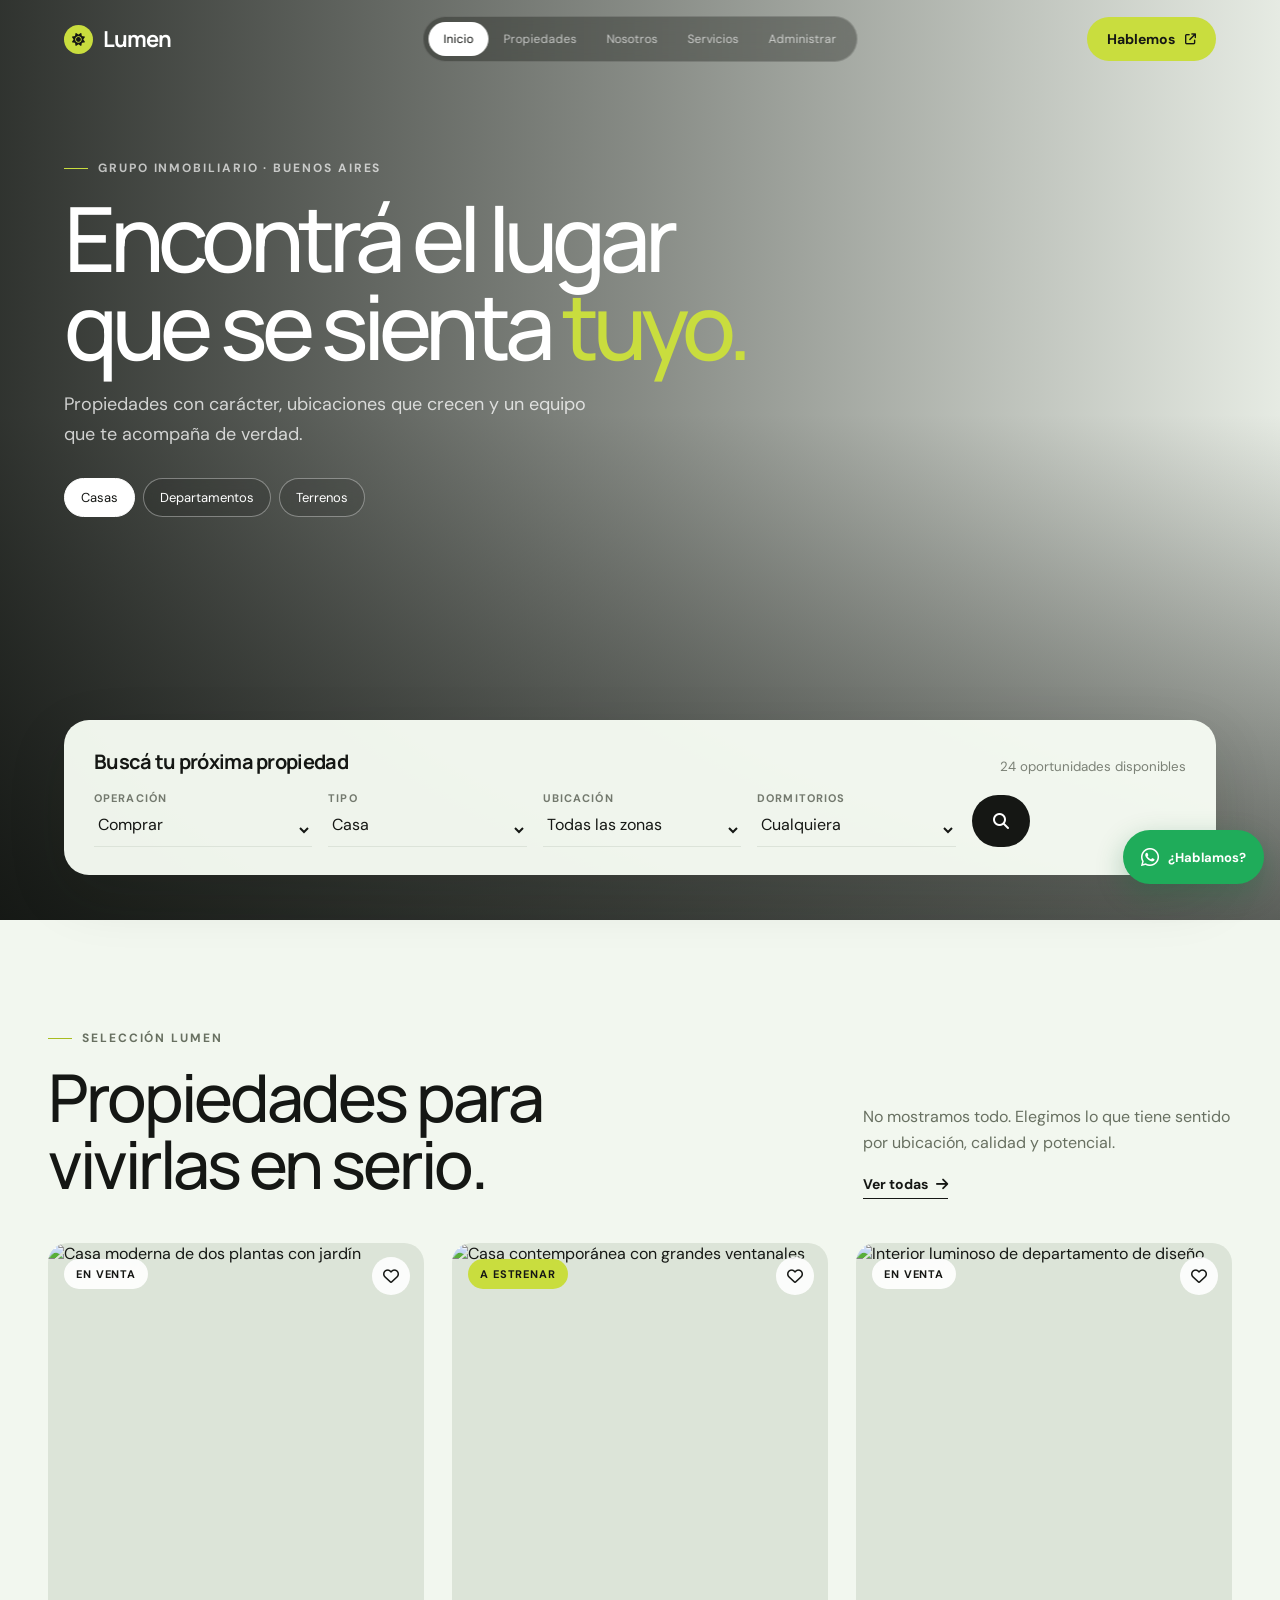
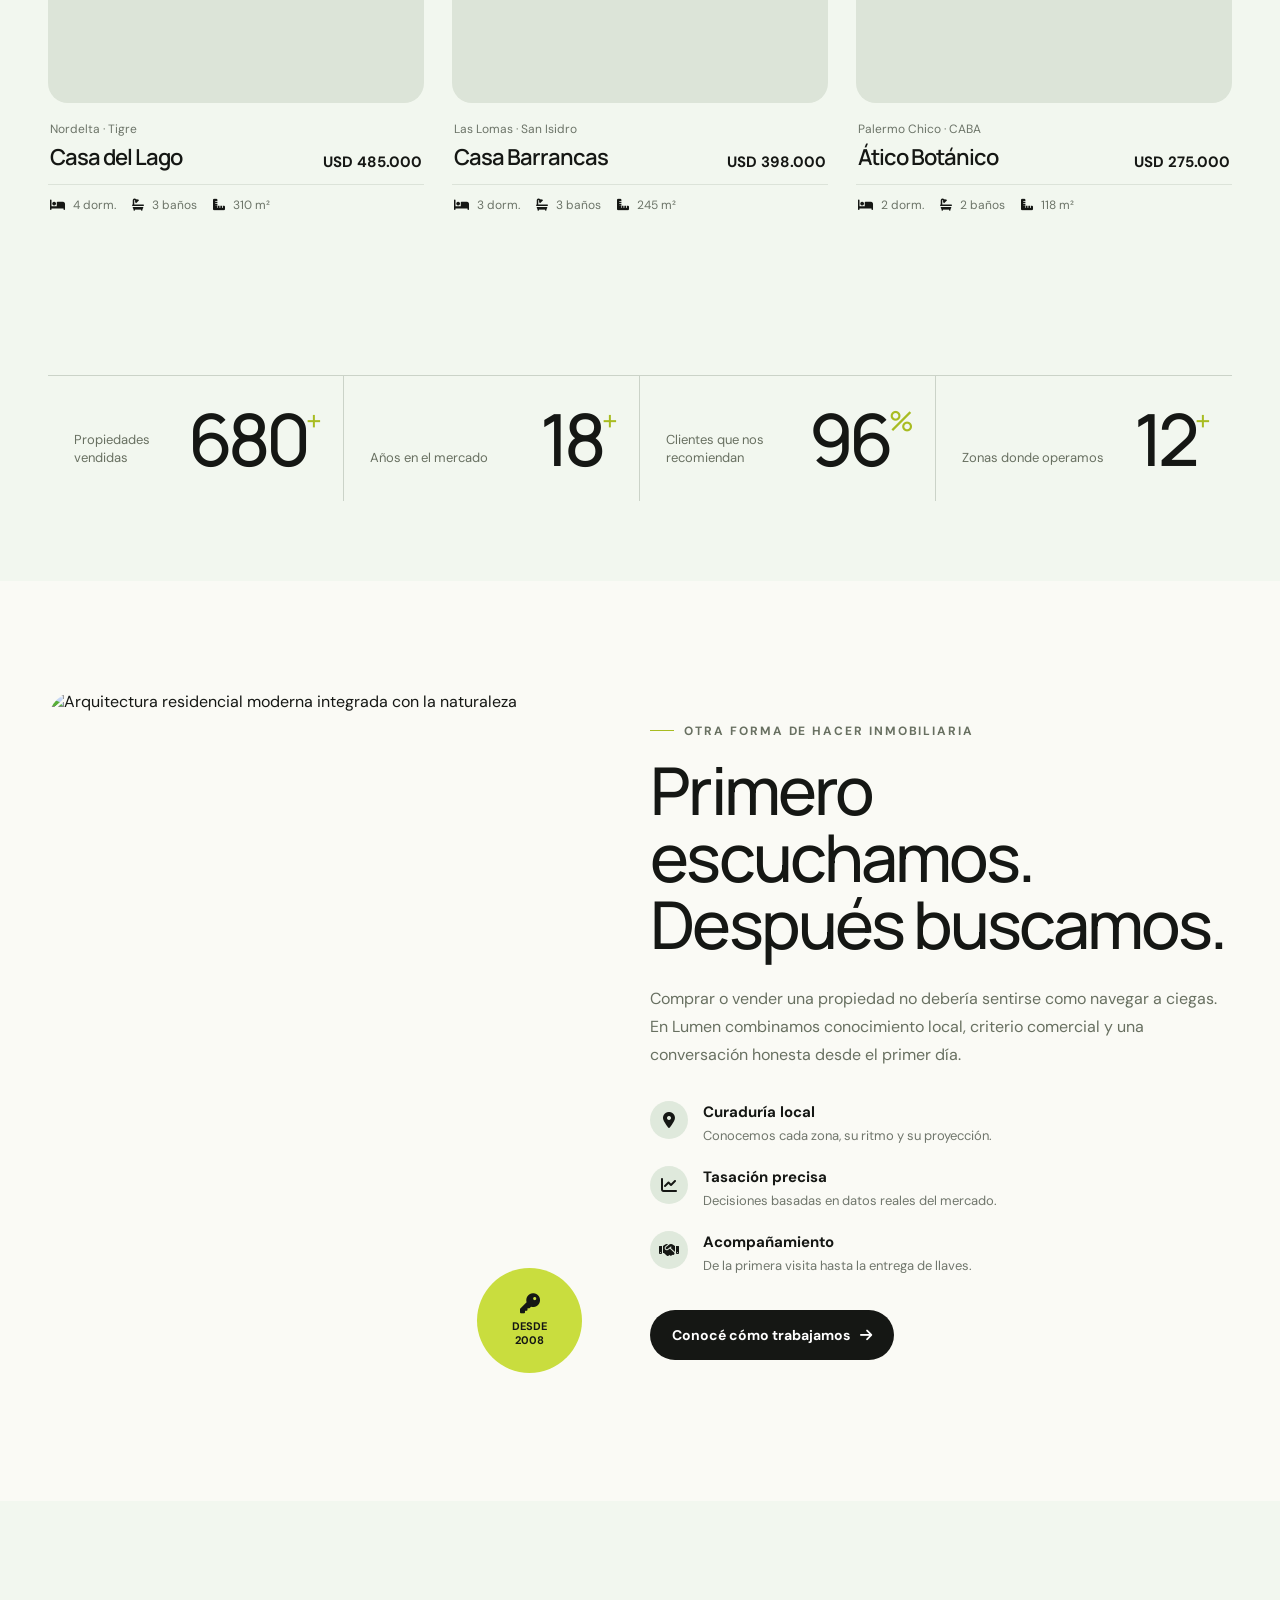
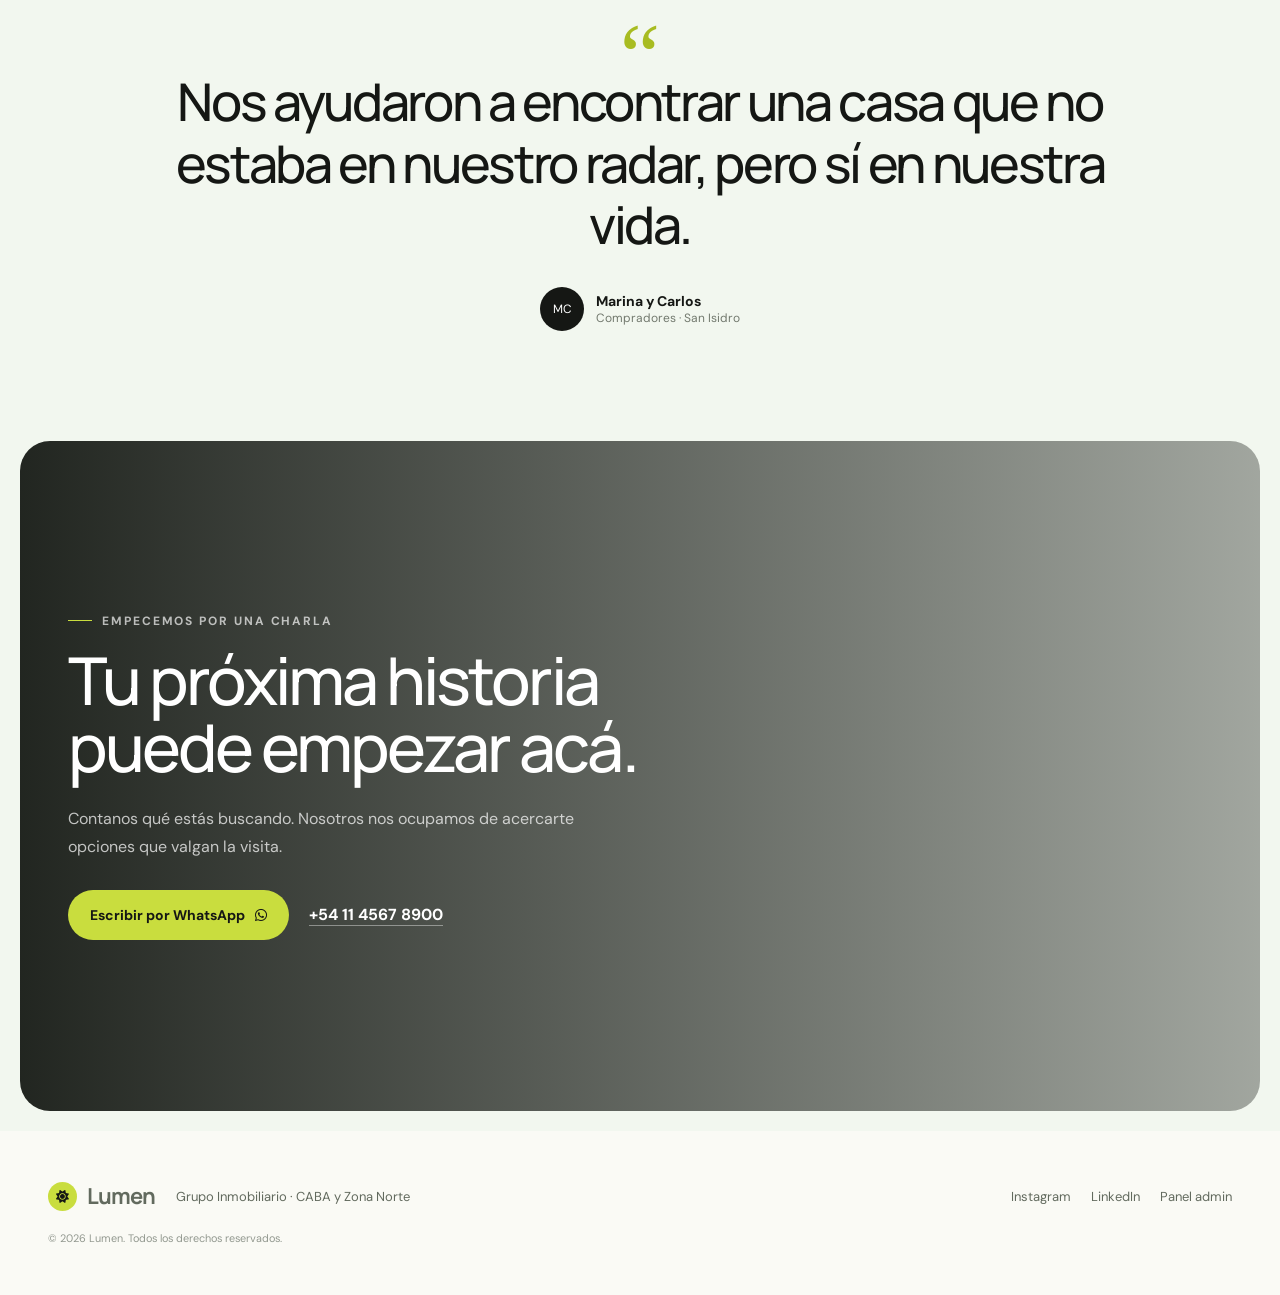
==== index.html @ 333b18c4 "Build Lumen real estate prototype" ====
<!DOCTYPE html>
<html lang="es">
<head>
  <meta charset="UTF-8">
  <meta name="viewport" content="width=device-width, initial-scale=1.0">
  <meta name="description" content="Lumen Grupo Inmobiliario: propiedades seleccionadas en Buenos Aires, Zona Norte y la Costa Atlántica.">
  <meta property="og:title" content="Lumen Grupo Inmobiliario — Encontrá tu próximo lugar">
  <meta property="og:description" content="Casas, departamentos e inversiones elegidas con criterio.">
  <title>Lumen Grupo Inmobiliario</title>
  <link rel="preconnect" href="https://fonts.googleapis.com">
  <link rel="preconnect" href="https://fonts.gstatic.com" crossorigin>
  <link href="https://fonts.googleapis.com/css2?family=DM+Sans:wght@400;500;600;700&family=Manrope:wght@400;500;600;700&display=swap" rel="stylesheet">
  <link rel="stylesheet" href="https://cdnjs.cloudflare.com/ajax/libs/font-awesome/6.5.2/css/all.min.css">
  <link rel="stylesheet" href="styles.css">
</head>
<body>
  <header class="site-header" id="inicio">
    <a class="brand brand--light" href="index.html" aria-label="Lumen, inicio">
      <span class="brand-mark" aria-hidden="true"><i class="fa-solid fa-sun"></i></span>
      <span>Lumen</span>
    </a>

    <button class="menu-toggle" type="button" aria-expanded="false" aria-controls="main-nav" aria-label="Abrir menú">
      <i class="fa-solid fa-bars"></i>
    </button>

    <nav class="main-nav" id="main-nav" aria-label="Navegación principal">
      <a class="active" href="#inicio">Inicio</a>
      <a href="#propiedades">Propiedades</a>
      <a href="#nosotros">Nosotros</a>
      <a href="#servicios">Servicios</a>
      <a href="admin.html">Administrar</a>
    </nav>

    <a class="header-cta" href="#contacto">Hablemos <i class="fa-solid fa-arrow-up-right-from-square"></i></a>
  </header>

  <main>
    <section class="hero" aria-labelledby="hero-title">
      <div class="hero-shade"></div>
      <div class="hero-content fade-in">
        <p class="eyebrow eyebrow--light"><span></span> Grupo inmobiliario · Buenos Aires</p>
        <h1 id="hero-title">Encontrá el lugar<br>que se sienta <em>tuyo.</em></h1>
        <p class="hero-copy">Propiedades con carácter, ubicaciones que crecen y un equipo que te acompaña de verdad.</p>
        <div class="property-chips" role="group" aria-label="Tipo de propiedad">
          <button class="chip active" type="button" data-type="Casa">Casas</button>
          <button class="chip" type="button" data-type="Departamento">Departamentos</button>
          <button class="chip" type="button" data-type="Terreno">Terrenos</button>
        </div>
      </div>

      <form class="search-panel fade-in" id="property-search">
        <div class="search-heading">
          <span>Buscá tu próxima propiedad</span>
          <small>24 oportunidades disponibles</small>
        </div>
        <label class="search-field">
          <span>Operación</span>
          <select id="operation" name="operation">
            <option>Comprar</option>
            <option>Alquilar</option>
            <option>Invertir</option>
          </select>
        </label>
        <label class="search-field">
          <span>Tipo</span>
          <select id="type" name="type">
            <option>Casa</option>
            <option>Departamento</option>
            <option>Terreno</option>
          </select>
        </label>
        <label class="search-field">
          <span>Ubicación</span>
          <select id="location" name="location">
            <option>Todas las zonas</option>
            <option>Nordelta</option>
            <option>Palermo</option>
            <option>San Isidro</option>
            <option>Pinamar</option>
          </select>
        </label>
        <label class="search-field">
          <span>Dormitorios</span>
          <select id="rooms" name="rooms">
            <option>Cualquiera</option>
            <option>1 o más</option>
            <option>2 o más</option>
            <option>3 o más</option>
          </select>
        </label>
        <button class="search-button" type="submit"><i class="fa-solid fa-magnifying-glass"></i><span>Buscar</span></button>
      </form>
    </section>

    <section class="properties section-pad" id="propiedades">
      <div class="section-heading fade-in">
        <div>
          <p class="eyebrow"><span></span> Selección Lumen</p>
          <h2>Propiedades para<br>vivirlas en serio.</h2>
        </div>
        <div class="heading-side">
          <p>No mostramos todo. Elegimos lo que tiene sentido por ubicación, calidad y potencial.</p>
          <a href="#property-grid" class="text-link">Ver todas <i class="fa-solid fa-arrow-right"></i></a>
        </div>
      </div>

      <div class="property-grid" id="property-grid">
        <article class="property-card fade-in" data-type="Casa" data-location="Nordelta">
          <div class="property-image">
            <a href="propiedad.html" aria-label="Ver Casa del Lago"><img src="https://images.unsplash.com/photo-1600585154340-be6161a56a0c?auto=format&fit=crop&w=1200&q=86" alt="Casa moderna de dos plantas con jardín" loading="lazy"><span class="property-status">En venta</span></a>
            <button class="favorite" type="button" aria-label="Guardar propiedad"><i class="fa-regular fa-heart"></i></button>
          </div>
          <div class="property-info">
            <div><p>Nordelta · Tigre</p><h3><a href="propiedad.html">Casa del Lago</a></h3></div>
            <strong>USD 485.000</strong>
          </div>
          <div class="property-meta">
            <span><i class="fa-solid fa-bed"></i> 4 dorm.</span>
            <span><i class="fa-solid fa-bath"></i> 3 baños</span>
            <span><i class="fa-solid fa-ruler-combined"></i> 310 m²</span>
          </div>
        </article>

        <article class="property-card fade-in" data-type="Casa" data-location="San Isidro">
          <div class="property-image">
            <a href="propiedad.html" aria-label="Ver Casa Barrancas"><img src="https://images.unsplash.com/photo-1600607687920-4e2a09cf159d?auto=format&fit=crop&w=1200&q=86" alt="Casa contemporánea con grandes ventanales" loading="lazy"><span class="property-status property-status--new">A estrenar</span></a>
            <button class="favorite" type="button" aria-label="Guardar propiedad"><i class="fa-regular fa-heart"></i></button>
          </div>
          <div class="property-info">
            <div><p>Las Lomas · San Isidro</p><h3><a href="propiedad.html">Casa Barrancas</a></h3></div>
            <strong>USD 398.000</strong>
          </div>
          <div class="property-meta">
            <span><i class="fa-solid fa-bed"></i> 3 dorm.</span>
            <span><i class="fa-solid fa-bath"></i> 3 baños</span>
            <span><i class="fa-solid fa-ruler-combined"></i> 245 m²</span>
          </div>
        </article>

        <article class="property-card fade-in" data-type="Departamento" data-location="Palermo">
          <div class="property-image">
            <a href="propiedad.html" aria-label="Ver Ático Botánico"><img src="https://images.unsplash.com/photo-1600566753190-17f0baa2a6c3?auto=format&fit=crop&w=1200&q=86" alt="Interior luminoso de departamento de diseño" loading="lazy"><span class="property-status">En venta</span></a>
            <button class="favorite" type="button" aria-label="Guardar propiedad"><i class="fa-regular fa-heart"></i></button>
          </div>
          <div class="property-info">
            <div><p>Palermo Chico · CABA</p><h3><a href="propiedad.html">Ático Botánico</a></h3></div>
            <strong>USD 275.000</strong>
          </div>
          <div class="property-meta">
            <span><i class="fa-solid fa-bed"></i> 2 dorm.</span>
            <span><i class="fa-solid fa-bath"></i> 2 baños</span>
            <span><i class="fa-solid fa-ruler-combined"></i> 118 m²</span>
          </div>
        </article>
      </div>
    </section>

    <section class="stats" aria-label="Resultados del grupo inmobiliario">
      <div class="stat fade-in"><span>Propiedades vendidas</span><strong>680<sup>+</sup></strong></div>
      <div class="stat fade-in"><span>Años en el mercado</span><strong>18<sup>+</sup></strong></div>
      <div class="stat fade-in"><span>Clientes que nos recomiendan</span><strong>96<sup>%</sup></strong></div>
      <div class="stat fade-in"><span>Zonas donde operamos</span><strong>12<sup>+</sup></strong></div>
    </section>

    <section class="about section-pad" id="nosotros">
      <div class="about-image fade-in">
        <img src="https://images.unsplash.com/photo-1600047509807-ba8f99d2cdde?auto=format&fit=crop&w=1400&q=86" alt="Arquitectura residencial moderna integrada con la naturaleza" loading="lazy">
        <div class="about-seal"><i class="fa-solid fa-key"></i><span>Desde<br>2008</span></div>
      </div>
      <div class="about-copy fade-in">
        <p class="eyebrow"><span></span> Otra forma de hacer inmobiliaria</p>
        <h2>Primero escuchamos.<br>Después buscamos.</h2>
        <p>Comprar o vender una propiedad no debería sentirse como navegar a ciegas. En Lumen combinamos conocimiento local, criterio comercial y una conversación honesta desde el primer día.</p>
        <div class="about-points" id="servicios">
          <div><i class="fa-solid fa-location-dot"></i><span><strong>Curaduría local</strong>Conocemos cada zona, su ritmo y su proyección.</span></div>
          <div><i class="fa-solid fa-chart-line"></i><span><strong>Tasación precisa</strong>Decisiones basadas en datos reales del mercado.</span></div>
          <div><i class="fa-solid fa-handshake"></i><span><strong>Acompañamiento</strong>De la primera visita hasta la entrega de llaves.</span></div>
        </div>
        <a class="button button--dark" href="#contacto">Conocé cómo trabajamos <i class="fa-solid fa-arrow-right"></i></a>
      </div>
    </section>

    <section class="testimonial section-pad fade-in">
      <div class="quote-mark">“</div>
      <blockquote>Nos ayudaron a encontrar una casa que no estaba en nuestro radar, pero sí en nuestra vida.</blockquote>
      <div class="testimonial-person">
        <span>MC</span>
        <p><strong>Marina y Carlos</strong>Compradores · San Isidro</p>
      </div>
    </section>

    <section class="contact section-pad" id="contacto">
      <div class="contact-inner fade-in">
        <p class="eyebrow eyebrow--light"><span></span> Empecemos por una charla</p>
        <h2>Tu próxima historia<br>puede empezar acá.</h2>
        <p>Contanos qué estás buscando. Nosotros nos ocupamos de acercarte opciones que valgan la visita.</p>
        <div class="contact-actions">
          <a class="button button--lime" href="https://wa.me/5491123456789?text=Hola%20Lumen%2C%20quiero%20consultar%20por%20una%20propiedad" target="_blank" rel="noopener">Escribir por WhatsApp <i class="fa-brands fa-whatsapp"></i></a>
          <a class="contact-phone" href="tel:+541145678900">+54&nbsp;11&nbsp;4567&nbsp;8900</a>
        </div>
      </div>
    </section>
  </main>

  <footer class="footer">
    <a class="brand" href="#inicio"><span class="brand-mark"><i class="fa-solid fa-sun"></i></span><span>Lumen</span></a>
    <p>Grupo Inmobiliario · CABA y Zona Norte</p>
    <div><a href="https://www.instagram.com/" target="_blank" rel="noopener">Instagram</a><a href="https://www.linkedin.com/" target="_blank" rel="noopener">LinkedIn</a><a href="admin.html">Panel admin</a></div>
    <small>© <span data-current-year></span> Lumen. Todos los derechos reservados.</small>
  </footer>

  <a class="whatsapp-float" href="https://wa.me/5491123456789?text=Hola%20Lumen%2C%20quiero%20hacer%20una%20consulta" target="_blank" rel="noopener" aria-label="Consultar por WhatsApp">
    <i class="fa-brands fa-whatsapp"></i><span>¿Hablamos?</span>
  </a>
  <div class="toast" role="status" aria-live="polite"></div>
  <script src="main.js"></script>
</body>
</html>
---- styles.css ----
:root {
  --ink: #151714;
  --ink-soft: #44483f;
  --paper: #f2f7ef;
  --cream: #fafaf5;
  --white: #ffffff;
  --line: #dce3d9;
  --lime: #c9dd3e;
  --lime-dark: #a8bc21;
  --sage: #dfe9dc;
  --sand: #eee5d6;
  --blue: #dfeaf2;
  --rose: #eedfdd;
  --success: #2f7d4b;
  --shadow: 0 20px 60px rgba(23, 29, 20, .12);
  --radius-sm: 12px;
  --radius: 20px;
  --radius-lg: 30px;
  --font: "DM Sans", sans-serif;
  --display: "Manrope", sans-serif;
}

* { box-sizing: border-box; }
html { scroll-behavior: smooth; }
body { margin: 0; color: var(--ink); background: var(--paper); font-family: var(--font); -webkit-font-smoothing: antialiased; overflow-x: hidden; }
body.menu-open { overflow: hidden; }
img { display: block; max-width: 100%; }
a { color: inherit; text-decoration: none; }
button, input, select, textarea { font: inherit; }
button { color: inherit; }
h1, h2, h3, p { margin-top: 0; }
h1, h2, h3 { font-family: var(--display); letter-spacing: -.045em; }
.section-pad { padding: 80px 20px; }

.brand { display: inline-flex; align-items: center; gap: 10px; font-family: var(--display); font-size: 22px; font-weight: 700; letter-spacing: -.04em; z-index: 3; }
.brand--light { color: var(--white); }
.brand-mark { width: 29px; height: 29px; display: grid; place-items: center; border-radius: 50%; color: var(--ink); background: var(--lime); font-size: 13px; }
.site-header, .inner-header { height: 78px; padding: 0 20px; display: flex; align-items: center; justify-content: space-between; position: absolute; top: 0; left: 0; width: 100%; z-index: 20; transition: background .25s, transform .25s, box-shadow .25s; }
.site-header.scrolled { position: fixed; background: rgba(18, 21, 17, .92); backdrop-filter: blur(14px); box-shadow: 0 8px 30px rgba(0,0,0,.14); }
.inner-header { position: relative; background: var(--cream); border-bottom: 1px solid var(--line); }
.menu-toggle { border: 1px solid rgba(255,255,255,.25); background: rgba(0,0,0,.2); color: var(--white); width: 42px; height: 42px; border-radius: 50%; cursor: pointer; z-index: 3; }
.menu-toggle--dark { color: var(--ink); border-color: var(--line); background: var(--white); }
.main-nav { position: fixed; inset: 0; padding: 110px 28px 30px; background: var(--ink); display: flex; flex-direction: column; gap: 12px; transform: translateX(100%); transition: transform .3s ease; z-index: 2; }
.main-nav.open { transform: translateX(0); }
.main-nav a { color: rgba(255,255,255,.66); padding: 14px 18px; border-radius: 999px; font-size: 17px; }
.main-nav a.active, .main-nav a:hover { color: var(--ink); background: var(--white); }
.main-nav--light { background: var(--cream); }
.main-nav--light a { color: var(--ink-soft); }
.header-cta { display: none; align-items: center; gap: 10px; padding: 13px 20px; border-radius: 999px; background: var(--lime); font-size: 14px; font-weight: 700; }
.header-cta i { font-size: 11px; }
.header-cta--dark { background: var(--ink); color: var(--white); }

.hero { min-height: 860px; padding: 140px 20px 34px; position: relative; display: flex; flex-direction: column; justify-content: space-between; color: var(--white); background: url("https://images.unsplash.com/photo-1600585154340-be6161a56a0c?auto=format&fit=crop&w=2200&q=90") center/cover no-repeat; }
.hero-shade { position: absolute; inset: 0; background: linear-gradient(90deg, rgba(5,8,5,.82) 0%, rgba(5,8,5,.45) 50%, rgba(5,8,5,.05) 100%), linear-gradient(0deg, rgba(5,8,5,.62) 0%, transparent 55%); }
.hero-content { position: relative; z-index: 1; max-width: 760px; }
.eyebrow { margin-bottom: 18px; display: flex; align-items: center; gap: 10px; color: #687061; font-size: 12px; font-weight: 700; text-transform: uppercase; letter-spacing: .16em; }
.eyebrow span { display: inline-block; width: 24px; height: 1px; background: var(--lime-dark); }
.eyebrow--light { color: rgba(255,255,255,.68); }
.eyebrow--light span { background: var(--lime); }
.hero h1 { margin-bottom: 20px; max-width: 800px; font-size: clamp(42px, 10vw, 90px); line-height: .98; font-weight: 500; letter-spacing: -.065em; }
.hero h1 em { color: var(--lime); font-style: normal; }
.hero-copy { max-width: 530px; margin-bottom: 28px; color: rgba(255,255,255,.76); font-size: 16px; line-height: 1.65; }
.property-chips { display: flex; flex-wrap: wrap; gap: 8px; }
.chip { padding: 10px 16px; border: 1px solid rgba(255,255,255,.36); border-radius: 999px; background: rgba(0,0,0,.12); color: var(--white); font-size: 13px; cursor: pointer; backdrop-filter: blur(8px); transition: .2s; }
.chip.active, .chip:hover { border-color: var(--white); background: var(--white); color: var(--ink); }
.search-panel { position: relative; z-index: 1; margin-top: 64px; padding: 24px; border-radius: var(--radius); display: grid; gap: 16px; color: var(--ink); background: rgba(247, 252, 244, .96); box-shadow: var(--shadow); }
.search-heading { display: flex; justify-content: space-between; align-items: end; }
.search-heading span { font-family: var(--display); font-size: 20px; font-weight: 700; letter-spacing: -.035em; }
.search-heading small { display: none; color: #7b8176; }
.search-field { display: flex; flex-direction: column; gap: 8px; }
.search-field span { color: #73796e; font-size: 11px; font-weight: 700; text-transform: uppercase; letter-spacing: .1em; }
.search-field select { width: 100%; padding: 0 12px 10px 0; border: 0; border-bottom: 1px solid var(--line); color: var(--ink); background: transparent; outline: 0; }
.search-button { min-height: 52px; border: 0; border-radius: 999px; display: inline-flex; align-items: center; justify-content: center; gap: 9px; background: var(--ink); color: var(--white); font-weight: 700; cursor: pointer; transition: transform .2s, background .2s; }
.search-button:hover { transform: translateY(-2px); background: #2b2e29; }

.properties { background: var(--paper); }
.section-heading { max-width: 1340px; margin: 0 auto 44px; display: grid; gap: 24px; }
.section-heading h2, .about-copy h2, .contact h2 { margin-bottom: 0; font-size: clamp(38px, 8vw, 66px); line-height: 1.02; font-weight: 500; }
.heading-side { max-width: 410px; align-self: end; }
.heading-side p { color: #687061; line-height: 1.65; }
.text-link { display: inline-flex; gap: 8px; align-items: center; padding-bottom: 5px; border-bottom: 1px solid var(--ink); font-weight: 700; font-size: 14px; }
.text-link i { transition: transform .2s; }
.text-link:hover i { transform: translateX(4px); }
.property-grid { max-width: 1340px; margin: 0 auto; display: grid; gap: 28px; }
.property-card { min-width: 0; }
.property-card[hidden] { display: none; }
.property-image { height: 410px; position: relative; border-radius: var(--radius); overflow: hidden; background: #dce4d8; }
.property-image > a { display: block; width: 100%; height: 100%; }
.property-image img { width: 100%; height: 100%; object-fit: cover; transition: transform .6s cubic-bezier(.2,.8,.2,1); }
.property-card:hover .property-image img { transform: scale(1.045); }
.property-status { position: absolute; top: 16px; left: 16px; padding: 8px 12px; border-radius: 999px; background: rgba(255,255,255,.9); font-size: 11px; font-weight: 700; text-transform: uppercase; letter-spacing: .08em; backdrop-filter: blur(8px); }
.property-status--new { background: var(--lime); }
.favorite { position: absolute; top: 14px; right: 14px; width: 38px; height: 38px; border: 0; border-radius: 50%; display: grid; place-items: center; background: rgba(255,255,255,.9); cursor: pointer; }
.favorite.active { color: #bd473b; }
.property-info { padding: 18px 2px 12px; display: flex; gap: 12px; justify-content: space-between; align-items: end; }
.property-info p { margin-bottom: 5px; color: #6c7468; font-size: 12px; }
.property-info h3 { margin: 0; font-size: 22px; font-weight: 600; }
.property-info strong { white-space: nowrap; font-size: 15px; }
.property-meta { padding: 12px 2px; border-top: 1px solid var(--line); display: flex; flex-wrap: wrap; gap: 16px; color: #6c7468; font-size: 12px; }
.property-meta i { margin-right: 5px; color: var(--ink); }
.empty-state { grid-column: 1/-1; padding: 48px 20px; text-align: center; color: #697064; border: 1px dashed #aeb8aa; border-radius: var(--radius); }

.stats { padding: 34px 20px 64px; display: grid; gap: 0; background: var(--paper); }
.stat { padding: 28px 0; border-top: 1px solid #cbd3c8; display: flex; align-items: end; justify-content: space-between; gap: 16px; }
.stat span { max-width: 150px; color: #687061; font-size: 13px; line-height: 1.4; }
.stat strong { font-family: var(--display); font-size: clamp(42px, 12vw, 72px); font-weight: 500; letter-spacing: -.07em; line-height: .8; }
.stat sup { color: var(--lime-dark); font-size: .38em; vertical-align: top; }

.about { display: grid; gap: 50px; background: var(--cream); }
.about-image { min-height: 520px; position: relative; border-radius: var(--radius-lg); overflow: hidden; }
.about-image img { width: 100%; height: 100%; position: absolute; object-fit: cover; }
.about-seal { width: 105px; height: 105px; position: absolute; right: 18px; bottom: 18px; border-radius: 50%; display: grid; place-content: center; gap: 5px; text-align: center; background: var(--lime); font-size: 11px; font-weight: 700; text-transform: uppercase; }
.about-seal i { font-size: 20px; }
.about-copy { align-self: center; }
.about-copy > p:not(.eyebrow) { max-width: 590px; margin: 26px 0 32px; color: #687061; line-height: 1.75; }
.about-points { margin-bottom: 34px; display: grid; gap: 20px; }
.about-points > div { display: flex; gap: 15px; align-items: flex-start; }
.about-points i { width: 38px; height: 38px; flex: 0 0 auto; border-radius: 50%; display: grid; place-items: center; background: var(--sage); }
.about-points span { display: flex; flex-direction: column; gap: 3px; color: #70766c; font-size: 13px; line-height: 1.5; }
.about-points strong { color: var(--ink); font-size: 15px; }
.button { min-height: 50px; padding: 0 22px; border: 0; border-radius: 999px; display: inline-flex; align-items: center; justify-content: center; gap: 10px; font-weight: 700; font-size: 14px; cursor: pointer; transition: transform .2s, box-shadow .2s; }
.button:hover { transform: translateY(-2px); box-shadow: 0 10px 25px rgba(0,0,0,.12); }
.button--dark { color: var(--white); background: var(--ink); }
.button--lime { color: var(--ink); background: var(--lime); }
.button--full { width: 100%; }

.testimonial { text-align: center; background: var(--paper); }
.quote-mark { height: 60px; color: var(--lime-dark); font-family: Georgia, serif; font-size: 90px; line-height: 1; }
.testimonial blockquote { max-width: 930px; margin: 0 auto 32px; font-family: var(--display); font-size: clamp(28px, 6vw, 52px); font-weight: 500; line-height: 1.18; letter-spacing: -.045em; }
.testimonial-person { display: flex; justify-content: center; align-items: center; gap: 12px; }
.testimonial-person > span { width: 44px; height: 44px; border-radius: 50%; display: grid; place-items: center; background: var(--ink); color: var(--white); font-size: 12px; }
.testimonial-person p { margin: 0; display: flex; flex-direction: column; text-align: left; color: #72796e; font-size: 12px; }
.testimonial-person strong { color: var(--ink); font-size: 14px; }

.contact { margin: 0 12px 12px; border-radius: var(--radius-lg); position: relative; overflow: hidden; color: var(--white); background: url("https://images.unsplash.com/photo-1600596542815-ffad4c1539a9?auto=format&fit=crop&w=2000&q=86") center/cover; }
.contact::before { content: ""; position: absolute; inset: 0; background: linear-gradient(90deg, rgba(11,15,10,.9), rgba(11,15,10,.35)); }
.contact-inner { max-width: 1340px; min-height: 450px; margin: auto; position: relative; display: flex; flex-direction: column; justify-content: center; }
.contact-inner > p:not(.eyebrow) { max-width: 520px; margin: 24px 0 30px; color: rgba(255,255,255,.72); line-height: 1.7; }
.contact-actions { display: flex; flex-wrap: wrap; gap: 20px; align-items: center; }
.contact-phone { font-weight: 700; border-bottom: 1px solid rgba(255,255,255,.4); }
.footer { padding: 44px 20px; display: grid; gap: 20px; background: var(--cream); color: #626a5e; font-size: 13px; }
.footer p { margin: 0; }
.footer > div { display: flex; flex-wrap: wrap; gap: 20px; }
.footer > div a:hover { color: var(--ink); }
.footer small { color: #92988f; }
.whatsapp-float { position: fixed; right: 16px; bottom: 16px; z-index: 40; height: 54px; padding: 0 18px; border-radius: 999px; display: flex; align-items: center; gap: 9px; color: var(--white); background: #1fac5a; box-shadow: 0 10px 28px rgba(13,107,54,.3); font-size: 13px; font-weight: 700; }
.whatsapp-float i { font-size: 21px; }
.toast { position: fixed; left: 50%; bottom: 30px; z-index: 100; max-width: calc(100% - 30px); padding: 13px 20px; border-radius: 999px; color: var(--white); background: var(--ink); box-shadow: var(--shadow); font-size: 13px; transform: translate(-50%, 130px); opacity: 0; pointer-events: none; transition: .3s; }
.toast.show { opacity: 1; transform: translate(-50%, 0); }
.fade-in { opacity: 0; transform: translateY(24px); transition: opacity .75s ease, transform .75s ease; }
.fade-in.visible { opacity: 1; transform: translateY(0); }

/* Property detail */
.detail-page { background: var(--cream); }
.breadcrumb { max-width: 1340px; margin: auto; padding: 26px 20px 0; display: flex; align-items: center; gap: 8px; color: #777e73; font-size: 12px; }
.breadcrumb i { font-size: 8px; }
.property-title { max-width: 1340px; margin: auto; padding: 40px 20px 28px; display: grid; gap: 25px; }
.property-title h1 { margin: 0 0 10px; font-size: clamp(46px, 10vw, 78px); font-weight: 500; line-height: 1; }
.property-title > div > p:last-child { color: #687061; }
.property-price { display: flex; flex-direction: column; align-items: flex-start; justify-content: end; }
.property-price small, .property-price span { color: #788074; font-size: 12px; }
.property-price strong { margin: 4px 0; font-family: var(--display); font-size: 26px; letter-spacing: -.04em; }
.gallery { max-width: 1340px; height: 640px; margin: auto; padding: 0 20px; display: grid; grid-template-columns: 1fr; grid-template-rows: 2fr 1fr; gap: 10px; }
.gallery button { padding: 0; border: 0; position: relative; overflow: hidden; cursor: pointer; background: #e1e6df; }
.gallery img { width: 100%; height: 100%; object-fit: cover; transition: transform .45s; }
.gallery button:hover img { transform: scale(1.025); }
.gallery-main { border-radius: var(--radius) var(--radius) 0 0; }
.gallery-main span { position: absolute; right: 14px; bottom: 14px; padding: 10px 14px; border-radius: 999px; background: rgba(255,255,255,.94); font-size: 12px; font-weight: 700; }
.gallery-thumb { display: none; }
.gallery-thumb:nth-child(2) { display: block; border-radius: 0 0 var(--radius) var(--radius); }
.detail-layout { max-width: 1340px; margin: auto; display: grid; gap: 40px; }
.detail-main { min-width: 0; }
.feature-strip { padding: 22px 0 32px; display: grid; grid-template-columns: repeat(2, 1fr); gap: 20px; border-bottom: 1px solid var(--line); }
.feature-strip > div { display: flex; align-items: center; gap: 11px; }
.feature-strip i { color: #6a7266; }
.feature-strip span { display: flex; flex-direction: column; color: #7d8379; font-size: 11px; }
.feature-strip strong { color: var(--ink); font-size: 15px; }
.detail-block { padding: 45px 0; border-bottom: 1px solid var(--line); }
.detail-block h2 { margin-bottom: 28px; font-size: clamp(36px, 7vw, 54px); line-height: 1.08; font-weight: 500; }
.detail-block h3, .location-card h3 { font-size: 26px; }
.detail-block > p:not(.eyebrow) { color: #626a5e; line-height: 1.8; }
.amenities { padding: 0; margin: 28px 0 0; list-style: none; display: grid; gap: 15px; color: #596054; }
.amenities i { width: 24px; color: var(--success); }
.location-card { margin-top: 45px; border-radius: var(--radius); overflow: hidden; display: grid; background: var(--paper); }
.location-card > div:first-child { padding: 30px; }
.location-card p:last-child { color: #697064; line-height: 1.6; }
.map-placeholder { min-height: 300px; position: relative; overflow: hidden; display: grid; place-items: center; background-color: #dce8da; background-image: linear-gradient(30deg, transparent 48%, rgba(255,255,255,.55) 49%, rgba(255,255,255,.55) 53%, transparent 54%), linear-gradient(130deg, transparent 43%, rgba(255,255,255,.8) 44%, rgba(255,255,255,.8) 49%, transparent 50%); }
.map-placeholder > i { position: relative; z-index: 2; color: var(--ink); font-size: 36px; animation: map-pin 1.8s ease-in-out infinite; }
.map-placeholder small { position: absolute; z-index: 2; margin-top: 62px; padding: 6px 10px; border-radius: 999px; background: var(--white); font-weight: 700; }
.map-water { position: absolute; width: 50%; height: 140%; right: -25%; transform: rotate(20deg); background: rgba(116,174,190,.35); }
@keyframes map-pin { 50% { transform: translateY(-5px); } }
.inquiry-card { align-self: start; padding: 28px; border-radius: var(--radius); background: var(--paper); box-shadow: 0 15px 45px rgba(34,42,31,.08); }
.inquiry-card > p { margin-bottom: 5px; color: #747b70; font-size: 12px; text-transform: uppercase; letter-spacing: .12em; }
.inquiry-card h3 { font-size: 28px; }
.agent { margin: 22px 0; padding: 16px 0; border-top: 1px solid var(--line); border-bottom: 1px solid var(--line); display: flex; align-items: center; gap: 12px; }
.agent > span { width: 44px; height: 44px; border-radius: 50%; display: grid; place-items: center; background: var(--lime); font-weight: 700; }
.agent div { display: flex; flex-direction: column; }
.agent small { color: #788075; }
.inquiry-card form { display: grid; gap: 14px; }
.inquiry-card label { display: grid; gap: 6px; color: #666e62; font-size: 12px; }
.inquiry-card input, .inquiry-card textarea { width: 100%; border: 1px solid var(--line); border-radius: 10px; padding: 12px 13px; background: var(--white); outline: none; }
.inquiry-card textarea { resize: vertical; }
.inquiry-card input:focus, .inquiry-card textarea:focus { border-color: #8f9b82; box-shadow: 0 0 0 3px rgba(143,155,130,.12); }
.inquiry-whatsapp { margin-top: 15px; min-height: 48px; border: 1px solid #a7b0a1; border-radius: 999px; display: flex; align-items: center; justify-content: center; gap: 9px; font-size: 13px; font-weight: 700; }
.inquiry-whatsapp i { color: #17964b; font-size: 18px; }
.legal-note { display: block; margin-top: 12px; text-align: center; color: #93998f; font-size: 9px; }
.similar { background: var(--paper); }

/* Admin */
.admin-page { min-height: 100vh; background: #f4f5f1; }
.admin-sidebar { position: fixed; inset: 0 auto 0 0; z-index: 50; width: 260px; padding: 28px 20px; display: flex; flex-direction: column; color: var(--white); background: #181b17; transform: translateX(-100%); transition: transform .3s; }
.admin-sidebar.open { transform: translateX(0); }
.workspace-label { margin: 42px 12px 10px; color: #70776c; font-size: 10px; font-weight: 700; text-transform: uppercase; letter-spacing: .14em; }
.admin-nav { display: grid; gap: 6px; }
.admin-nav a { padding: 12px 13px; border-radius: 10px; display: flex; align-items: center; gap: 12px; color: #adb3aa; font-size: 13px; }
.admin-nav a i { width: 18px; text-align: center; }
.admin-nav a span { margin-left: auto; width: 23px; height: 23px; border-radius: 50%; display: grid; place-items: center; color: var(--ink); background: var(--lime); font-size: 10px; font-weight: 700; }
.admin-nav a.active, .admin-nav a:hover { color: var(--white); background: #2b2f29; }
.sidebar-help { margin-top: auto; padding: 14px; border: 1px solid #343931; border-radius: 12px; display: flex; gap: 10px; align-items: center; }
.sidebar-help div { display: flex; flex-direction: column; }
.sidebar-help strong { font-size: 12px; }
.sidebar-help small { color: #8d9489; font-size: 10px; }
.back-to-site { margin-top: 16px; padding: 10px; color: #9ca399; font-size: 12px; }
.back-to-site i { margin-right: 8px; }
.admin-main { min-height: 100vh; }
.admin-topbar { height: 72px; padding: 0 18px; position: sticky; top: 0; z-index: 30; border-bottom: 1px solid #e0e3dd; display: flex; align-items: center; justify-content: space-between; gap: 14px; background: rgba(255,255,255,.92); backdrop-filter: blur(12px); }
.admin-menu-toggle { width: 40px; height: 40px; border: 1px solid var(--line); border-radius: 10px; background: var(--white); }
.admin-search { display: none; position: relative; }
.admin-search i { position: absolute; left: 13px; top: 50%; transform: translateY(-50%); color: #969c93; font-size: 12px; }
.admin-search input { width: 330px; height: 40px; padding: 0 15px 0 35px; border: 1px solid #e0e3dd; border-radius: 10px; background: #f7f8f5; outline: none; font-size: 12px; }
.admin-user { display: flex; align-items: center; gap: 9px; }
.admin-user > button { width: 38px; height: 38px; margin-right: 5px; border: 0; border-radius: 50%; position: relative; background: transparent; }
.admin-user > button span { width: 6px; height: 6px; position: absolute; top: 7px; right: 7px; border-radius: 50%; background: #e55c4d; }
.avatar { width: 38px; height: 38px; border-radius: 50%; display: grid; place-items: center; background: var(--sage); font-size: 11px; font-weight: 700; }
.admin-user > div:nth-of-type(2), .admin-user > i { display: none; }
.admin-user strong, .admin-user small { display: block; }
.admin-user strong { font-size: 12px; }
.admin-user small { color: #8c9289; font-size: 10px; }
.admin-content { max-width: 1440px; margin: auto; padding: 30px 16px 80px; }
.admin-heading { margin-bottom: 28px; display: flex; flex-direction: column; align-items: flex-start; gap: 20px; }
.admin-kicker { margin-bottom: 5px; color: #7d857a; font-size: 10px; font-weight: 700; text-transform: uppercase; letter-spacing: .14em; }
.admin-heading h1 { margin-bottom: 6px; font-size: 36px; }
.admin-heading > div > p:last-child, .form-heading > div > p:last-child { margin: 0; color: #777e74; font-size: 13px; }
.admin-metrics { margin-bottom: 24px; display: grid; gap: 12px; }
.admin-metrics article { padding: 18px; border: 1px solid #e2e5df; border-radius: 14px; display: flex; gap: 14px; background: var(--white); }
.metric-icon { width: 45px; height: 45px; flex: 0 0 auto; border-radius: 12px; display: grid; place-items: center; }
.metric-icon--lime { background: #eaf1b8; }.metric-icon--sand { background: var(--sand); }.metric-icon--blue { background: var(--blue); }.metric-icon--rose { background: var(--rose); }
.admin-metrics article > div:last-child { display: grid; }
.admin-metrics span { color: #737a70; font-size: 11px; }
.admin-metrics strong { font-family: var(--display); font-size: 25px; letter-spacing: -.04em; }
.admin-metrics small { color: #92988f; font-size: 9px; }
.admin-metrics small i { color: var(--success); }
.admin-card { border: 1px solid #e1e4de; border-radius: 15px; background: var(--white); }
.recent-properties { margin-bottom: 40px; overflow: hidden; }
.card-heading { padding: 18px; border-bottom: 1px solid #e8eae6; display: flex; justify-content: space-between; align-items: center; }
.card-heading h2 { margin-bottom: 3px; font-size: 17px; }
.card-heading p { margin: 0; color: #858b82; font-size: 11px; }
.filter-button { height: 34px; padding: 0 12px; border: 1px solid #dfe3dc; border-radius: 8px; background: var(--white); font-size: 11px; }
.table-wrap { overflow-x: auto; }
table { width: 100%; min-width: 760px; border-collapse: collapse; }
th { padding: 12px 16px; text-align: left; color: #93998f; background: #fafbf9; font-size: 9px; text-transform: uppercase; letter-spacing: .08em; }
td { padding: 13px 16px; border-top: 1px solid #eceeea; color: #5e655b; font-size: 11px; }
td button { border: 0; background: transparent; }
.table-property { display: flex; align-items: center; gap: 10px; }
.table-property img { width: 48px; height: 40px; border-radius: 7px; object-fit: cover; }
.table-property span { display: flex; flex-direction: column; }
.table-property strong { color: var(--ink); }
.table-property small { color: #90968d; }
.status-pill { padding: 6px 9px; border-radius: 999px; font-size: 9px; font-weight: 700; }
.status-pill--live { color: #287744; background: #e3f1e7; }
.status-pill--draft { color: #7f6641; background: #f3eadb; }
.property-form-section { scroll-margin-top: 90px; }
.form-heading { margin-bottom: 20px; display: flex; flex-direction: column; align-items: flex-start; gap: 12px; }
.form-heading h2 { margin-bottom: 5px; font-size: 30px; }
.demo-badge { padding: 8px 12px; border-radius: 999px; color: #596215; background: #edf2c9; font-size: 10px; font-weight: 700; }
.demo-badge i { margin-right: 5px; }
.admin-form { display: grid; gap: 20px; }
.form-column { display: grid; gap: 16px; }
.form-card { padding: 20px; }
.form-card-title { margin-bottom: 24px; display: flex; gap: 12px; }
.form-card-title > span { width: 31px; height: 31px; flex: 0 0 auto; border-radius: 50%; display: grid; place-items: center; background: var(--sage); font-size: 10px; font-weight: 700; }
.form-card-title h3 { margin-bottom: 3px; font-size: 17px; }
.form-card-title p { margin: 0; color: #8b9188; font-size: 10px; }
.field-grid { display: grid; gap: 16px; }
.field { min-width: 0; position: relative; display: grid; gap: 7px; color: #62695f; font-size: 11px; font-weight: 600; }
.field input, .field select, .field textarea { width: 100%; min-height: 44px; padding: 11px 12px; border: 1px solid #dfe3dc; border-radius: 9px; outline: 0; background: var(--white); color: var(--ink); font-size: 12px; font-weight: 400; transition: border .2s, box-shadow .2s; }
.field textarea { min-height: 120px; resize: vertical; }
.field input:focus, .field select:focus, .field textarea:focus { border-color: #99a27e; box-shadow: 0 0 0 3px rgba(153,162,126,.13); }
.field > small { color: #999f96; font-size: 9px; font-weight: 400; }
.input-suffix { position: absolute; right: 12px; bottom: 13px; color: #92988f; font-size: 10px; font-weight: 400; }
.features-fieldset { margin: 24px 0 0; padding: 0; border: 0; }
.features-fieldset legend { margin-bottom: 10px; color: #62695f; font-size: 11px; font-weight: 600; }
.checkbox-grid { display: grid; grid-template-columns: repeat(2, 1fr); gap: 8px; }
.checkbox-grid label { cursor: pointer; }
.checkbox-grid input { position: absolute; opacity: 0; }
.checkbox-grid span { min-height: 48px; padding: 0 12px; border: 1px solid #e0e3de; border-radius: 9px; display: flex; align-items: center; gap: 8px; color: #686f65; font-size: 11px; }
.checkbox-grid input:checked + span { border-color: #acbb3b; background: #f5f8df; color: var(--ink); }
.upload-zone { min-height: 190px; border: 1.5px dashed #c7cdc3; border-radius: 12px; display: flex; flex-direction: column; align-items: center; justify-content: center; text-align: center; cursor: pointer; background: #fafbf9; }
.upload-zone.dragging { border-color: var(--lime-dark); background: #f5f8df; }
.upload-zone input { display: none; }
.upload-zone > i { margin-bottom: 10px; color: #7d8579; font-size: 25px; }
.upload-zone strong { font-size: 12px; }
.upload-zone span { margin: 3px 0 10px; color: #8a9187; font-size: 11px; }
.upload-zone small { color: #a1a69f; font-size: 9px; }
.upload-preview { margin-top: 12px; display: grid; grid-template-columns: repeat(3, 1fr); gap: 8px; }
.upload-preview img { width: 100%; height: 90px; border-radius: 8px; object-fit: cover; }
.publish-column { display: grid; gap: 16px; align-content: start; }
.publish-card { padding: 20px; }
.publish-card h3 { font-size: 17px; }
.publish-row { padding: 11px 0; border-top: 1px solid #edf0eb; display: flex; justify-content: space-between; font-size: 11px; }
.publish-row span { color: #858c82; }
.publish-row strong { font-size: 11px; }
.toggle-row { margin: 8px 0 20px; padding: 12px 0; border-top: 1px solid #edf0eb; border-bottom: 1px solid #edf0eb; display: flex; align-items: center; justify-content: space-between; gap: 10px; cursor: pointer; }
.toggle-row > span { display: flex; flex-direction: column; }
.toggle-row strong { font-size: 11px; }.toggle-row small { color: #969c93; font-size: 9px; }
.toggle-row input { display: none; }
.toggle-row > i { width: 36px; height: 20px; border-radius: 999px; position: relative; background: #ccd1c9; transition: .2s; }
.toggle-row > i::after { content: ""; width: 14px; height: 14px; position: absolute; left: 3px; top: 3px; border-radius: 50%; background: var(--white); transition: .2s; }
.toggle-row input:checked + i { background: var(--lime-dark); }
.toggle-row input:checked + i::after { transform: translateX(16px); }
.secondary-button { width: 100%; min-height: 44px; margin-top: 8px; border: 1px solid #d9ddd6; border-radius: 999px; background: var(--white); font-size: 11px; font-weight: 700; cursor: pointer; }
.autosave { margin: 13px 0 0; text-align: center; color: #979d94; font-size: 9px; }
.autosave i { color: var(--success); }
.live-preview { overflow: hidden; }
.preview-label { padding: 13px 16px; display: flex; justify-content: space-between; color: #737a70; font-size: 10px; font-weight: 700; text-transform: uppercase; letter-spacing: .09em; }
.preview-image { height: 175px; display: flex; flex-direction: column; align-items: center; justify-content: center; gap: 8px; color: #a4aaa1; background: #e9ede6 center/cover no-repeat; }
.preview-image.has-image > * { display: none; }
.preview-copy { padding: 16px; }
.preview-copy > small { color: #7f867c; font-size: 9px; }
.preview-copy h3 { margin: 3px 0 5px; font-size: 17px; }
.preview-copy > strong { font-size: 12px; }
.preview-copy > div { margin-top: 12px; padding-top: 10px; border-top: 1px solid #e4e7e1; display: flex; gap: 14px; color: #747b70; font-size: 9px; }
.success-modal { position: fixed; inset: 0; z-index: 100; padding: 20px; display: grid; place-items: center; background: rgba(14,17,13,.62); backdrop-filter: blur(5px); }
.success-modal[hidden] { display: none; }
.success-modal > div { width: min(100%, 420px); padding: 36px; border-radius: 20px; text-align: center; background: var(--white); box-shadow: var(--shadow); }
.success-icon { width: 60px; height: 60px; margin: auto auto 18px; border-radius: 50%; display: grid; place-items: center; background: var(--lime); font-size: 22px; }
.success-modal h2 { margin-bottom: 8px; font-size: 27px; }
.success-modal p { color: #777e73; font-size: 13px; line-height: 1.6; }
.success-modal > div > div { display: grid; gap: 5px; }
.whatsapp-float--admin { z-index: 45; }

@media (min-width: 480px) {
  .section-pad { padding-left: 30px; padding-right: 30px; }
  .site-header, .inner-header { padding-left: 30px; padding-right: 30px; }
  .hero { padding-left: 30px; padding-right: 30px; }
  .search-panel { grid-template-columns: repeat(2, 1fr); }
  .search-heading, .search-button { grid-column: 1 / -1; }
  .property-image { height: 500px; }
  .feature-strip { grid-template-columns: repeat(3, 1fr); }
  .amenities { grid-template-columns: repeat(2, 1fr); }
  .field-grid { grid-template-columns: repeat(2, 1fr); }
  .field--full { grid-column: 1 / -1; }
  .admin-metrics { grid-template-columns: repeat(2, 1fr); }
  .admin-heading, .form-heading { flex-direction: row; align-items: center; justify-content: space-between; }
  .admin-user > div:nth-of-type(2), .admin-user > i { display: block; }
}

@media (min-width: 768px) {
  .section-pad { padding: 110px 48px; }
  .site-header, .inner-header { padding-left: 48px; padding-right: 48px; }
  .hero { min-height: 880px; padding: 160px 48px 45px; }
  .hero-content { margin-left: 3vw; }
  .hero-copy { font-size: 18px; }
  .search-panel { grid-template-columns: 1.1fr repeat(4, 1fr) auto; align-items: end; padding: 24px 26px; border-radius: 25px; }
  .search-heading { grid-column: 1 / -1; }
  .search-heading small { display: block; }
  .search-button { grid-column: auto; width: 58px; padding: 0; }
  .search-button span { display: none; }
  .section-heading { grid-template-columns: 1.5fr .7fr; align-items: end; }
  .property-grid { grid-template-columns: repeat(2, 1fr); }
  .property-grid .property-card:nth-child(3) { grid-column: 1 / -1; max-width: calc(50% - 14px); }
  .property-image { height: 480px; }
  .stats { padding: 40px 48px 80px; grid-template-columns: repeat(2, 1fr); }
  .stat:nth-child(odd) { padding-right: 30px; border-right: 1px solid #cbd3c8; }
  .stat:nth-child(even) { padding-left: 30px; }
  .about { grid-template-columns: .95fr 1fr; align-items: stretch; }
  .about-image { min-height: 700px; }
  .contact { margin: 0 20px 20px; }
  .footer { padding: 50px 48px; grid-template-columns: auto 1fr auto; align-items: center; }
  .footer small { grid-column: 1/-1; }
  .property-title { padding-left: 48px; padding-right: 48px; grid-template-columns: 1fr auto; }
  .property-price { align-items: flex-end; }
  .breadcrumb { padding-left: 48px; padding-right: 48px; }
  .gallery { height: 600px; padding: 0 48px; grid-template-columns: 2fr 1fr; grid-template-rows: 1fr 1fr; }
  .gallery-main { grid-row: 1 / -1; border-radius: var(--radius) 0 0 var(--radius); }
  .gallery-thumb, .gallery-thumb:nth-child(2) { display: block; }
  .gallery-thumb:nth-child(2) { border-radius: 0 var(--radius) 0 0; }
  .gallery-thumb:nth-child(3) { border-radius: 0 0 var(--radius) 0; }
  .detail-layout { padding-left: 48px; padding-right: 48px; }
  .feature-strip { grid-template-columns: repeat(5, 1fr); }
  .location-card { grid-template-columns: .8fr 1.2fr; }
  .property-grid--two .property-card:nth-child(3) { grid-column: auto; }
  .admin-content { padding: 38px 30px 100px; }
  .admin-search { display: block; }
  .field-grid--three { grid-template-columns: repeat(3, 1fr); }
  .checkbox-grid { grid-template-columns: repeat(4, 1fr); }
  .success-modal > div > div { grid-template-columns: 1fr 1fr; }
  .success-modal .secondary-button { margin: 0; }
}

@media (min-width: 1024px) {
  .menu-toggle { display: none; }
  .header-cta { display: inline-flex; }
  .main-nav { position: absolute; inset: auto 50% auto auto; padding: 5px; border: 1px solid rgba(255,255,255,.15); border-radius: 999px; flex-direction: row; gap: 0; background: rgba(23,26,22,.36); transform: translateX(50%); backdrop-filter: blur(10px); }
  .main-nav a { padding: 9px 15px; color: rgba(255,255,255,.66); font-size: 12px; }
  .main-nav--light { border-color: var(--line); background: var(--white); }
  .main-nav--light a { color: #757c72; }
  .hero { min-height: 920px; }
  .hero-content { margin-bottom: 20px; }
  .search-panel { margin-top: 30px; }
  .property-grid { grid-template-columns: repeat(3, 1fr); }
  .property-grid--two { grid-template-columns: repeat(2, 1fr); }
  .property-grid .property-card:nth-child(3) { grid-column: auto; max-width: none; }
  .property-image { height: 460px; }
  .stats { grid-template-columns: repeat(4, 1fr); }
  .stat { padding: 34px 26px !important; border-right: 1px solid #cbd3c8; }
  .stat:last-child { border-right: 0; }
  .detail-layout { grid-template-columns: minmax(0, 1fr) 355px; gap: 70px; }
  .inquiry-card { position: sticky; top: 100px; }
  .admin-sidebar { transform: translateX(0); }
  .admin-main { margin-left: 260px; }
  .admin-menu-toggle { display: none; }
  .admin-topbar { padding: 0 32px; }
  .admin-content { padding: 42px 36px 110px; }
  .admin-metrics { grid-template-columns: repeat(4, 1fr); }
  .admin-form { grid-template-columns: minmax(0, 1fr) 300px; align-items: start; }
  .publish-column { position: sticky; top: 90px; }
  .whatsapp-float--admin { right: 24px; }
}

@media (min-width: 1280px) {
  .site-header, .inner-header { padding-left: 64px; padding-right: 64px; }
  .hero { padding-left: max(64px, calc((100vw - 1340px)/2)); padding-right: max(64px, calc((100vw - 1340px)/2)); }
  .hero-content { margin-left: 0; }
  .search-panel { padding: 28px 30px; }
  .admin-content { padding-left: 50px; padding-right: 50px; }
}

@media (prefers-reduced-motion: reduce) {
  html { scroll-behavior: auto; }
  *, *::before, *::after { animation-duration: .01ms !important; animation-iteration-count: 1 !important; transition-duration: .01ms !important; }
  .fade-in { opacity: 1; transform: none; }
}
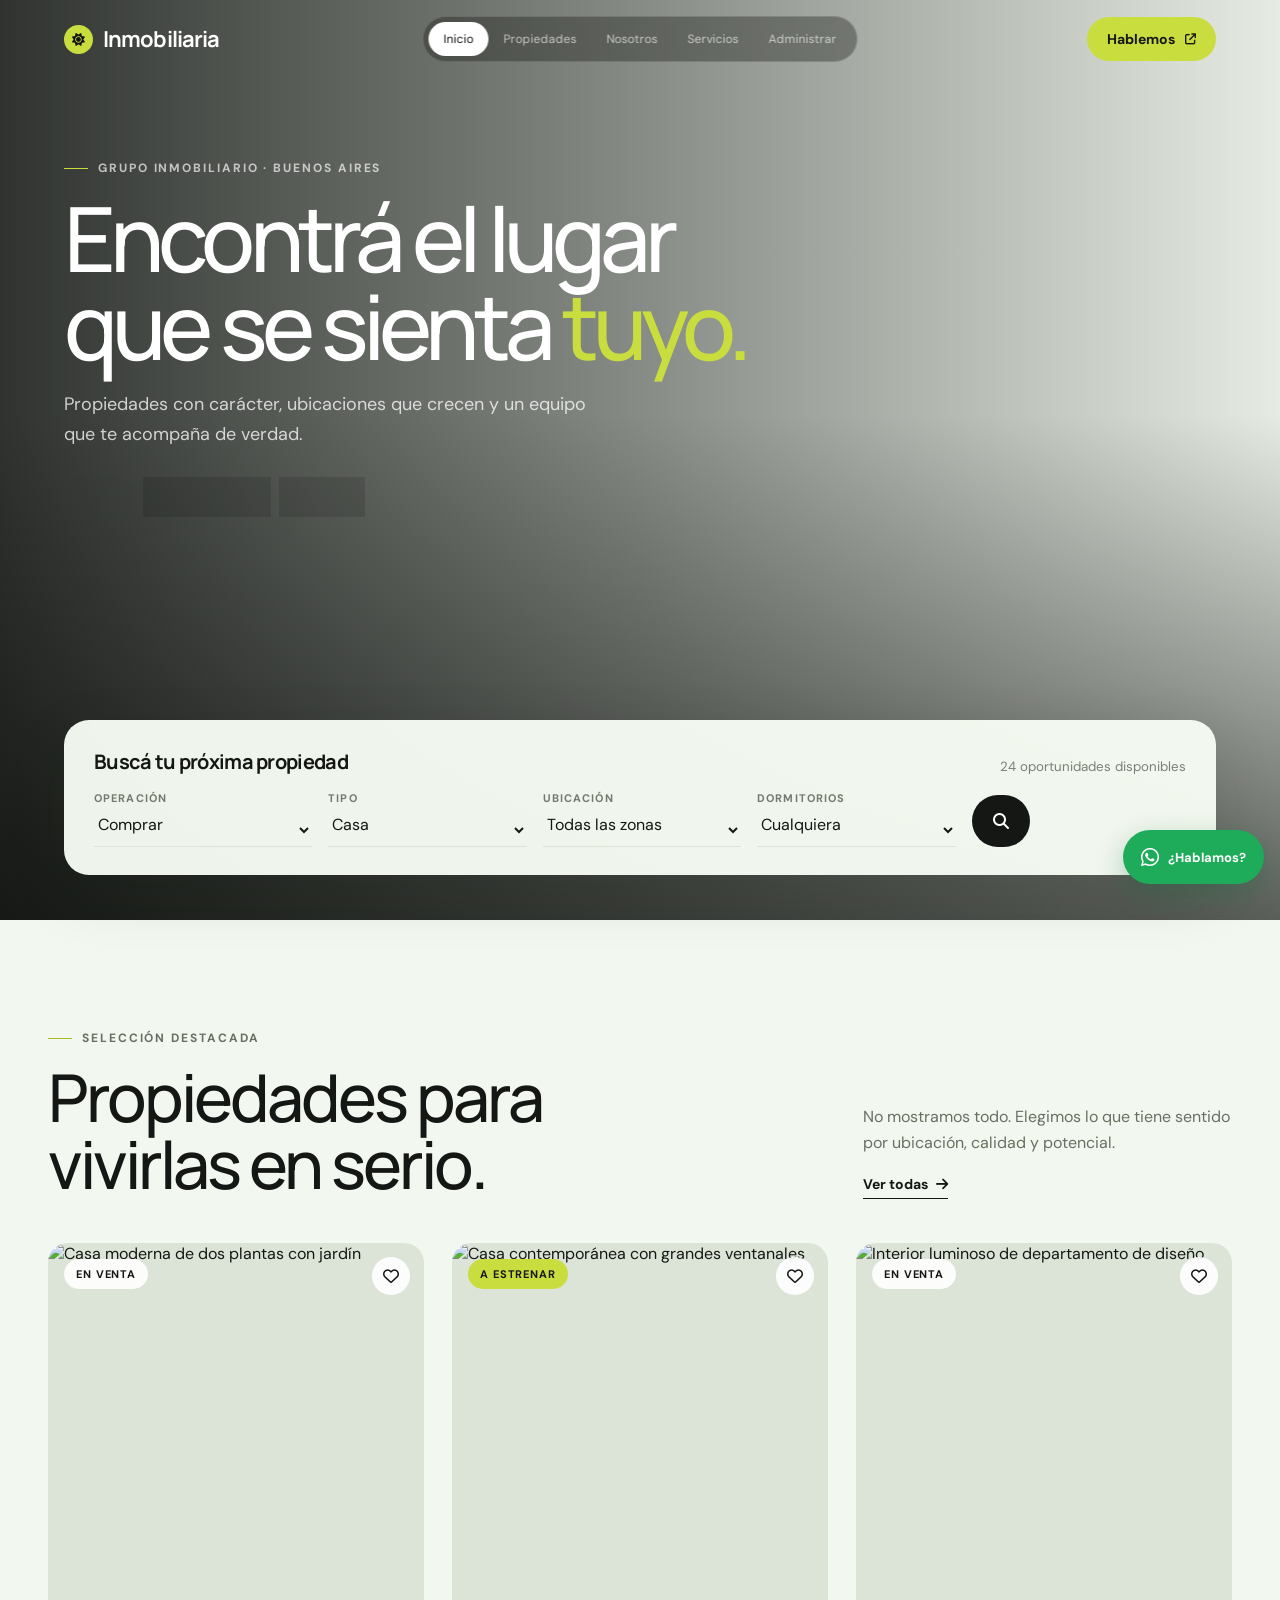
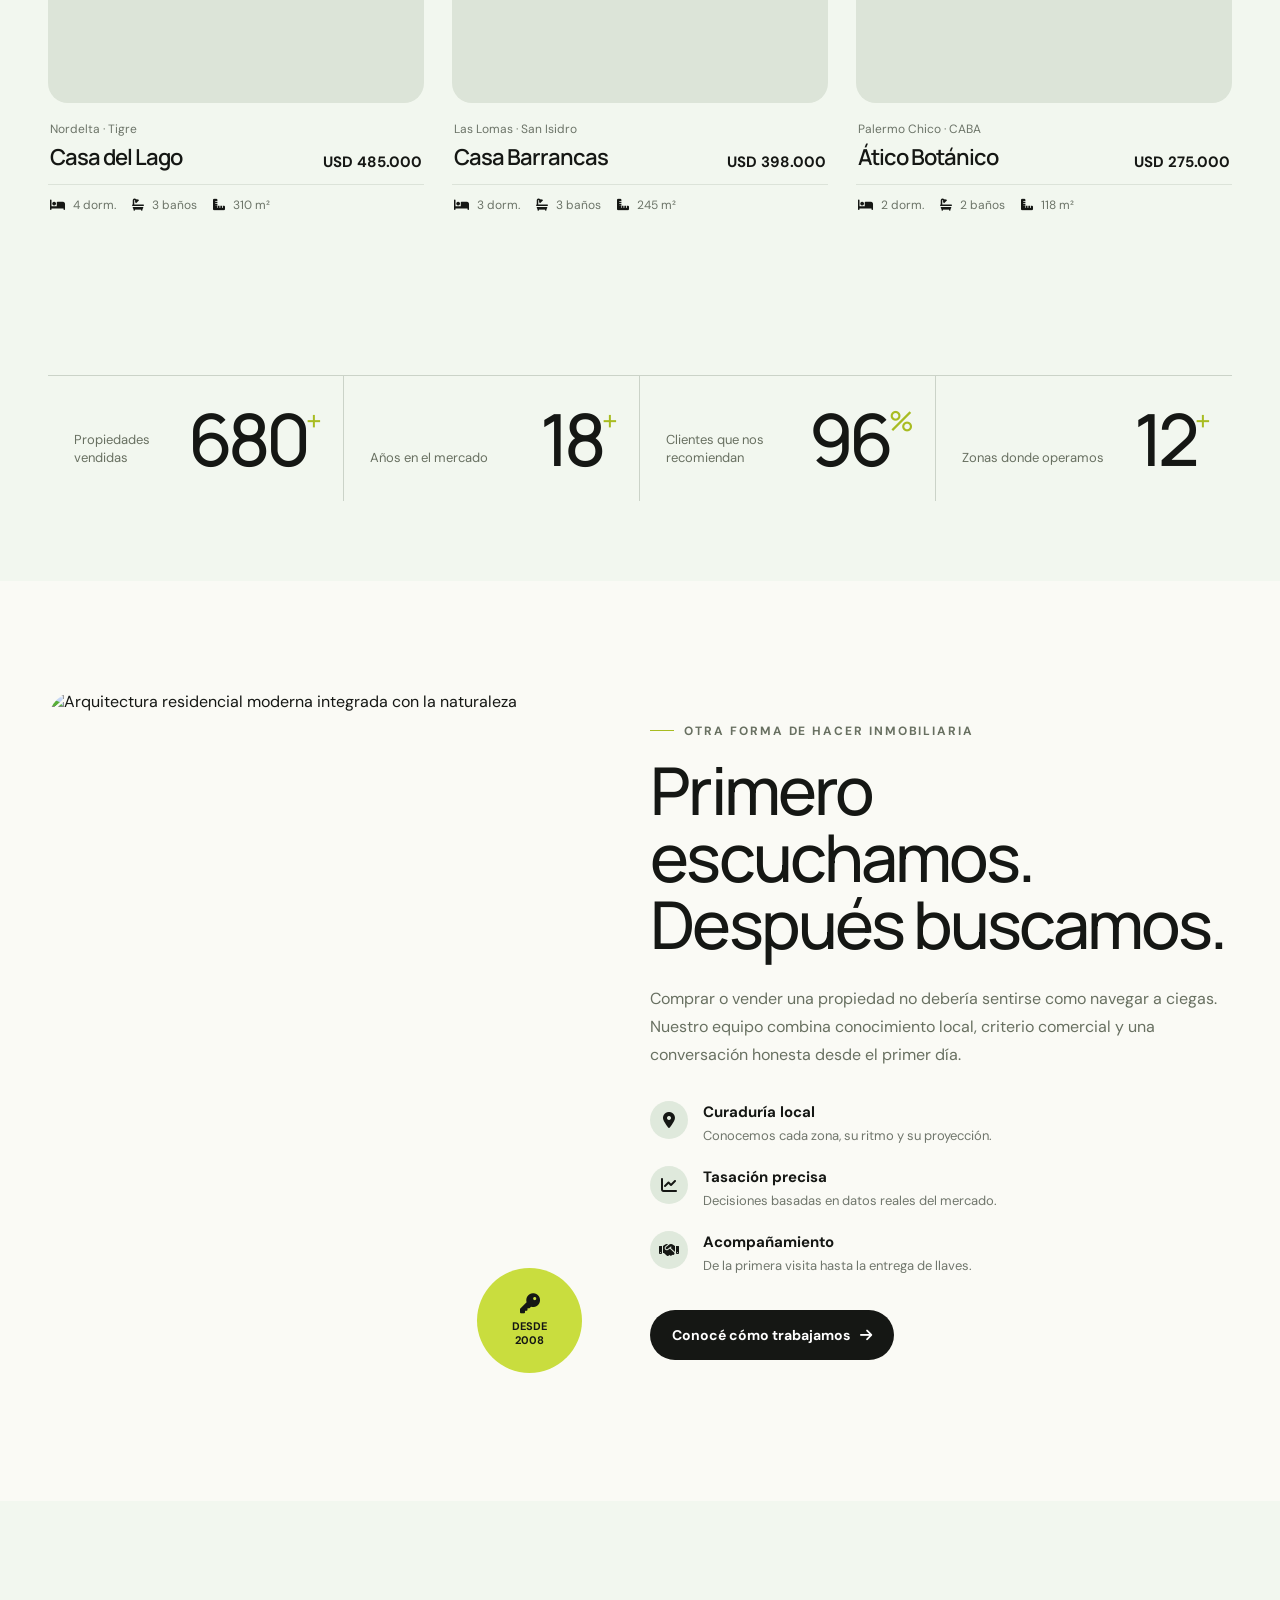
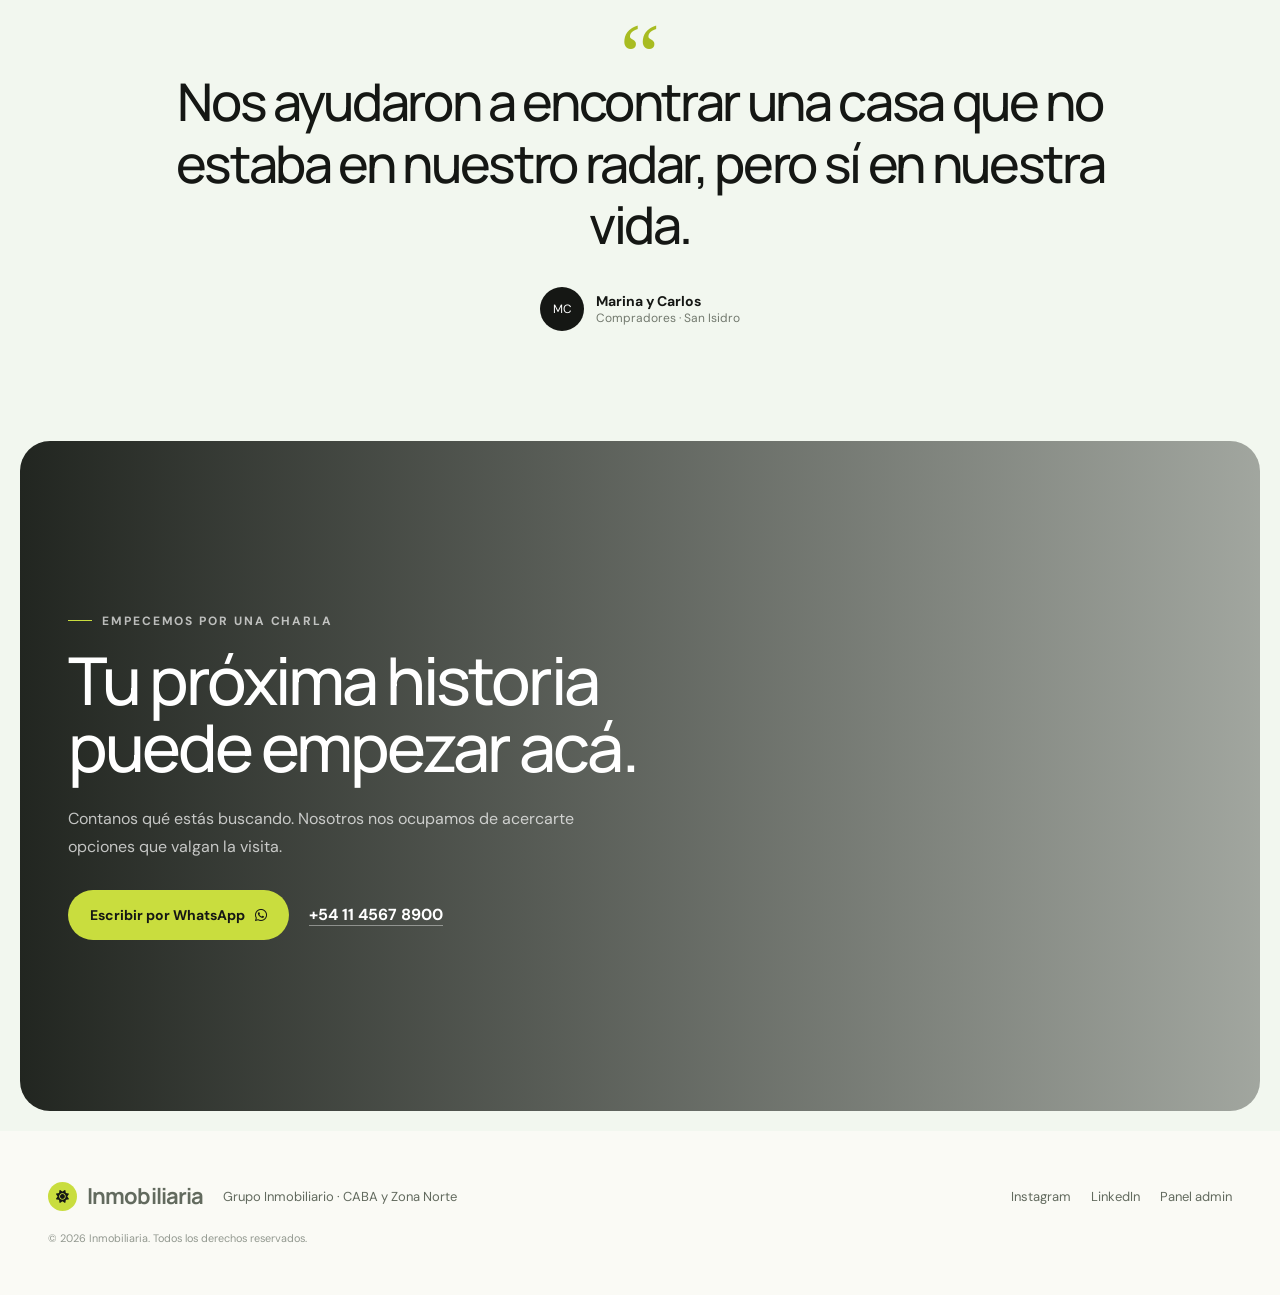
==== commit ce179a5d: "Rename brand to Inmobiliaria" ====
--- a/index.html
+++ b/index.html
@@ -3,10 +3,10 @@
 <head>
   <meta charset="UTF-8">
   <meta name="viewport" content="width=device-width, initial-scale=1.0">
-  <meta name="description" content="Lumen Grupo Inmobiliario: propiedades seleccionadas en Buenos Aires, Zona Norte y la Costa Atlántica.">
-  <meta property="og:title" content="Lumen Grupo Inmobiliario — Encontrá tu próximo lugar">
+  <meta name="description" content="Inmobiliaria: propiedades seleccionadas en Buenos Aires, Zona Norte y la Costa Atlántica.">
+  <meta property="og:title" content="Inmobiliaria — Encontrá tu próximo lugar">
   <meta property="og:description" content="Casas, departamentos e inversiones elegidas con criterio.">
-  <title>Lumen Grupo Inmobiliario</title>
+  <title>Inmobiliaria</title>
   <link rel="preconnect" href="https://fonts.googleapis.com">
   <link rel="preconnect" href="https://fonts.gstatic.com" crossorigin>
   <link href="https://fonts.googleapis.com/css2?family=DM+Sans:wght@400;500;600;700&family=Manrope:wght@400;500;600;700&display=swap" rel="stylesheet">
@@ -15,9 +15,9 @@
 </head>
 <body>
   <header class="site-header" id="inicio">
-    <a class="brand brand--light" href="index.html" aria-label="Lumen, inicio">
+    <a class="brand brand--light" href="index.html" aria-label="Inmobiliaria, inicio">
       <span class="brand-mark" aria-hidden="true"><i class="fa-solid fa-sun"></i></span>
-      <span>Lumen</span>
+      <span>Inmobiliaria</span>
     </a>
 
     <button class="menu-toggle" type="button" aria-expanded="false" aria-controls="main-nav" aria-label="Abrir menú">
@@ -96,7 +96,7 @@
     <section class="properties section-pad" id="propiedades">
       <div class="section-heading fade-in">
         <div>
-          <p class="eyebrow"><span></span> Selección Lumen</p>
+          <p class="eyebrow"><span></span> Selección destacada</p>
           <h2>Propiedades para<br>vivirlas en serio.</h2>
         </div>
         <div class="heading-side">
@@ -171,7 +171,7 @@
       <div class="about-copy fade-in">
         <p class="eyebrow"><span></span> Otra forma de hacer inmobiliaria</p>
         <h2>Primero escuchamos.<br>Después buscamos.</h2>
-        <p>Comprar o vender una propiedad no debería sentirse como navegar a ciegas. En Lumen combinamos conocimiento local, criterio comercial y una conversación honesta desde el primer día.</p>
+        <p>Comprar o vender una propiedad no debería sentirse como navegar a ciegas. Nuestro equipo combina conocimiento local, criterio comercial y una conversación honesta desde el primer día.</p>
         <div class="about-points" id="servicios">
           <div><i class="fa-solid fa-location-dot"></i><span><strong>Curaduría local</strong>Conocemos cada zona, su ritmo y su proyección.</span></div>
           <div><i class="fa-solid fa-chart-line"></i><span><strong>Tasación precisa</strong>Decisiones basadas en datos reales del mercado.</span></div>
@@ -196,7 +196,7 @@
         <h2>Tu próxima historia<br>puede empezar acá.</h2>
         <p>Contanos qué estás buscando. Nosotros nos ocupamos de acercarte opciones que valgan la visita.</p>
         <div class="contact-actions">
-          <a class="button button--lime" href="https://wa.me/5491123456789?text=Hola%20Lumen%2C%20quiero%20consultar%20por%20una%20propiedad" target="_blank" rel="noopener">Escribir por WhatsApp <i class="fa-brands fa-whatsapp"></i></a>
+          <a class="button button--lime" href="https://wa.me/5491123456789?text=Hola%2C%20quiero%20consultar%20por%20una%20propiedad" target="_blank" rel="noopener">Escribir por WhatsApp <i class="fa-brands fa-whatsapp"></i></a>
           <a class="contact-phone" href="tel:+541145678900">+54&nbsp;11&nbsp;4567&nbsp;8900</a>
         </div>
       </div>
@@ -204,13 +204,13 @@
   </main>
 
   <footer class="footer">
-    <a class="brand" href="#inicio"><span class="brand-mark"><i class="fa-solid fa-sun"></i></span><span>Lumen</span></a>
+    <a class="brand" href="#inicio"><span class="brand-mark"><i class="fa-solid fa-sun"></i></span><span>Inmobiliaria</span></a>
     <p>Grupo Inmobiliario · CABA y Zona Norte</p>
     <div><a href="https://www.instagram.com/" target="_blank" rel="noopener">Instagram</a><a href="https://www.linkedin.com/" target="_blank" rel="noopener">LinkedIn</a><a href="admin.html">Panel admin</a></div>
-    <small>© <span data-current-year></span> Lumen. Todos los derechos reservados.</small>
+    <small>© <span data-current-year></span> Inmobiliaria. Todos los derechos reservados.</small>
   </footer>
 
-  <a class="whatsapp-float" href="https://wa.me/5491123456789?text=Hola%20Lumen%2C%20quiero%20hacer%20una%20consulta" target="_blank" rel="noopener" aria-label="Consultar por WhatsApp">
+  <a class="whatsapp-float" href="https://wa.me/5491123456789?text=Hola%2C%20quiero%20hacer%20una%20consulta" target="_blank" rel="noopener" aria-label="Consultar por WhatsApp">
     <i class="fa-brands fa-whatsapp"></i><span>¿Hablamos?</span>
   </a>
   <div class="toast" role="status" aria-live="polite"></div>
